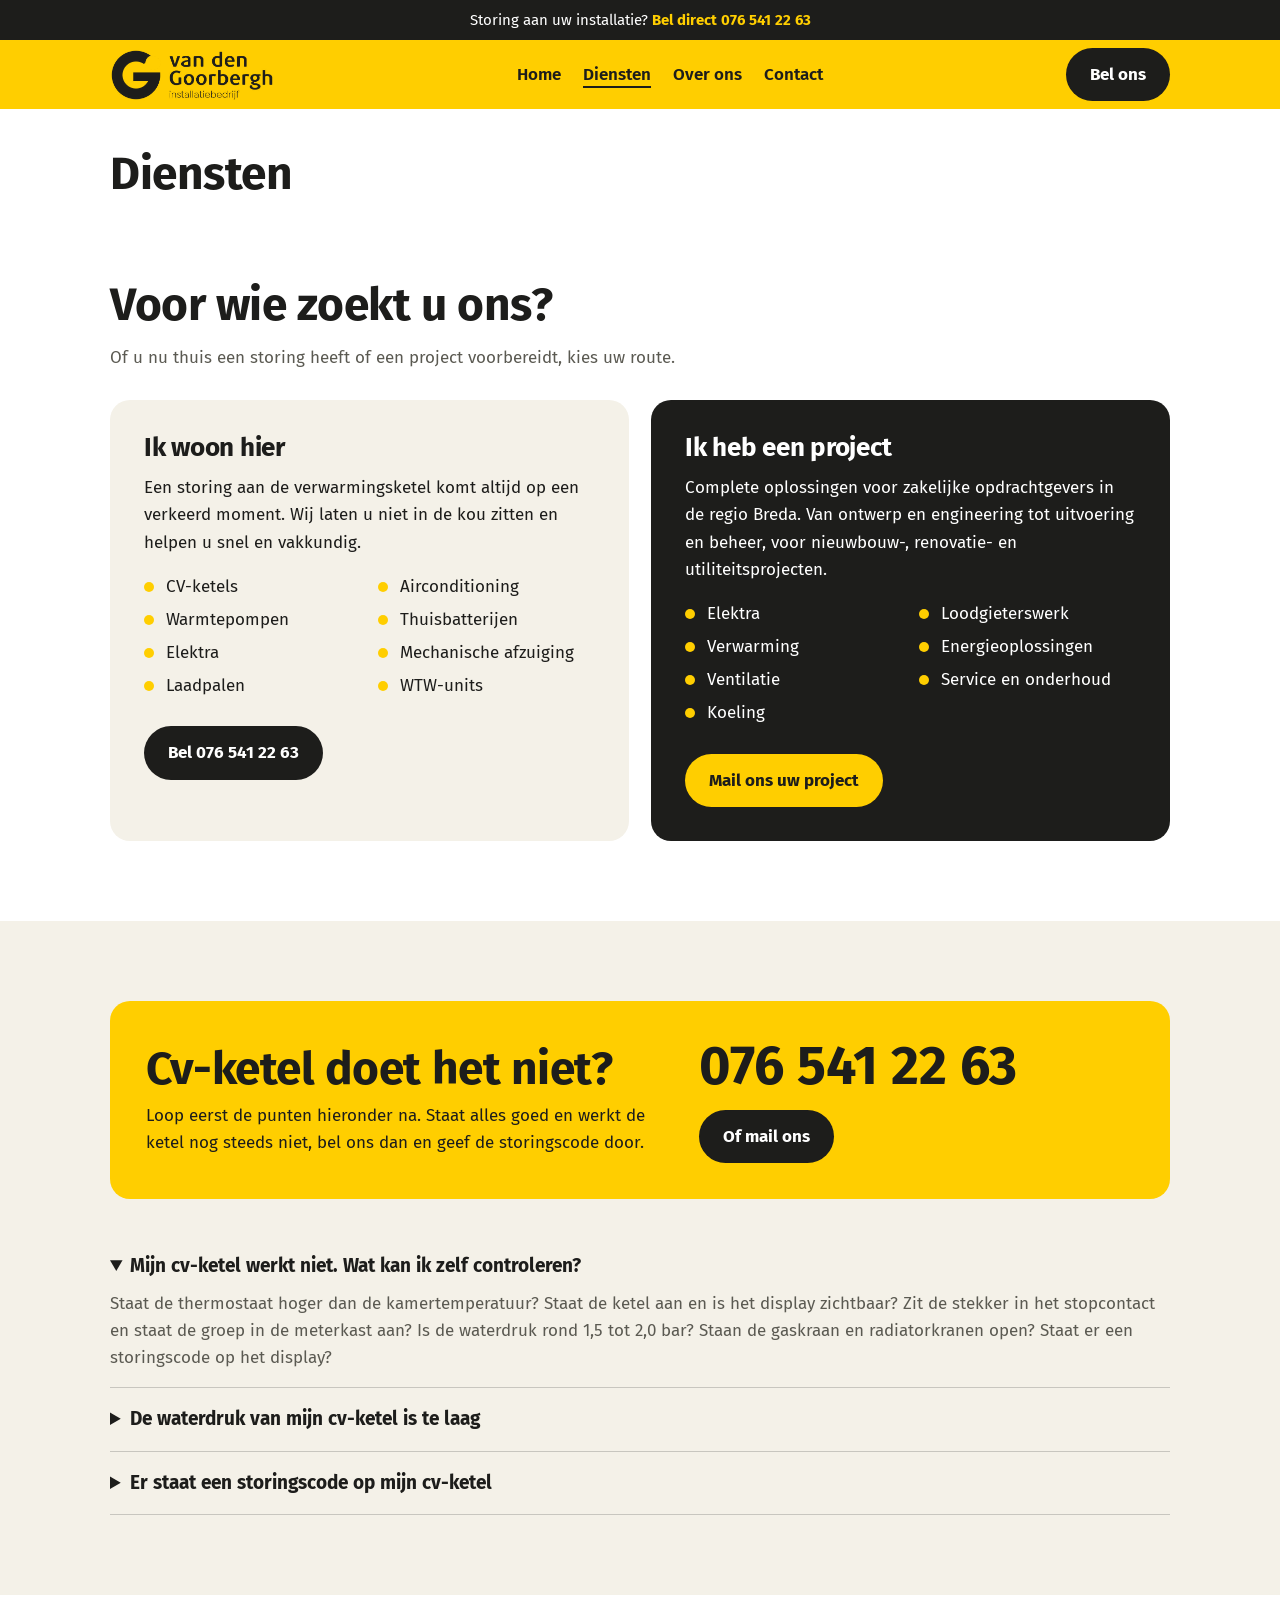
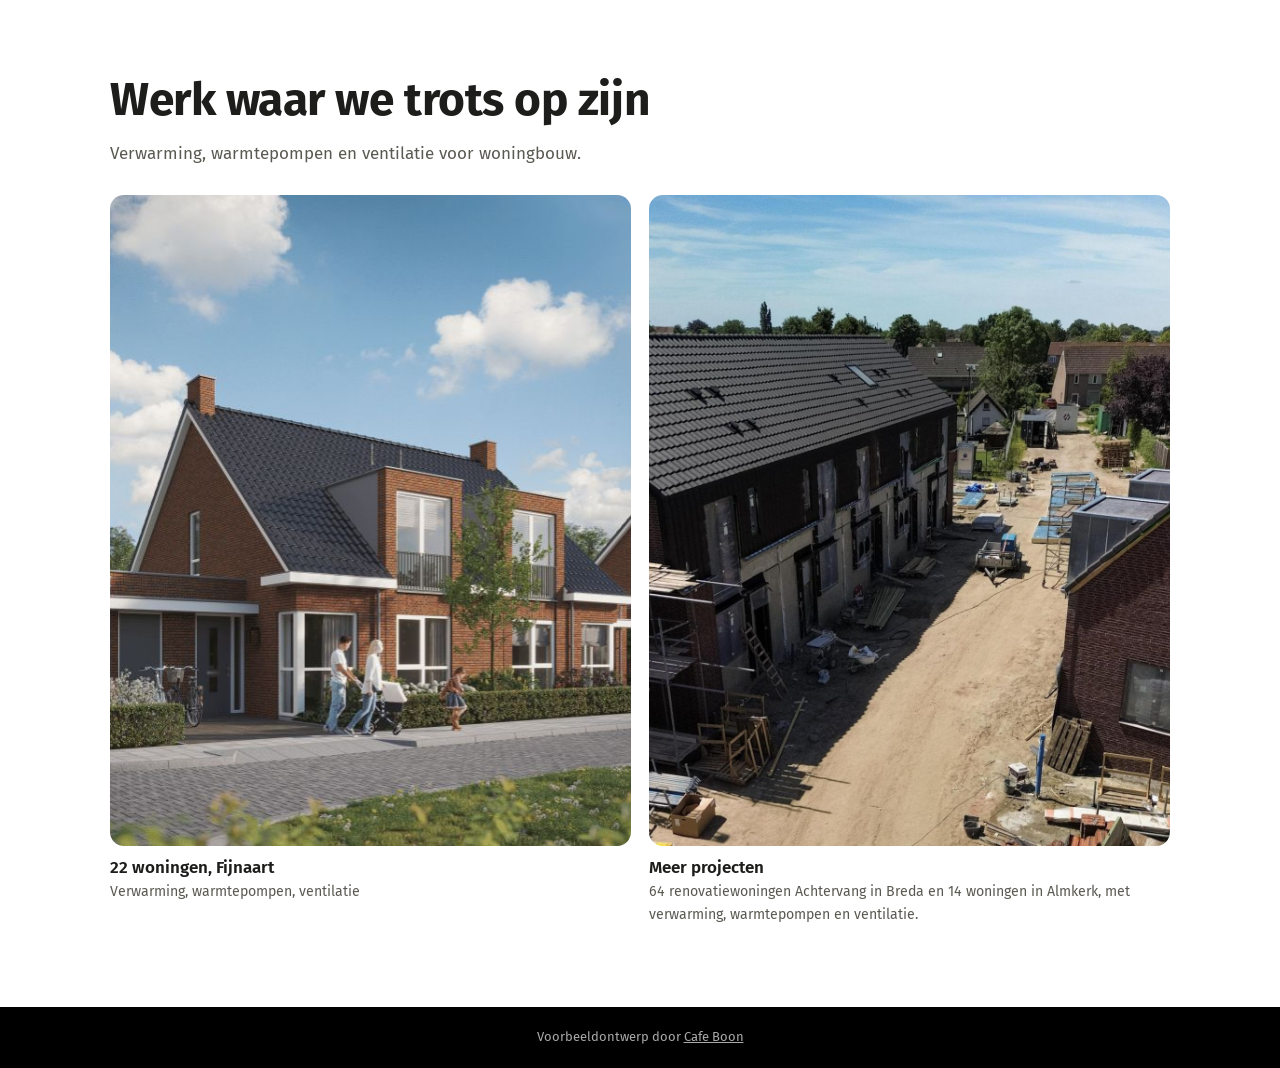
==== aanbod.html @ 20b65d35 "Website opgedeeld in meerdere pagina's" ====
<!doctype html>
<html lang="nl">
<head>
<meta charset="utf-8">
<meta name="viewport" content="width=device-width,initial-scale=1">
<title>Diensten | Installatiebedrijf van den Goorbergh</title>
<meta name="description" content="Installatiebedrijf v.d. Goorbergh in Breda. Familiebedrijf sinds 1865 voor verwarming, loodgieterswerk, elektra, ventilatie en energieoplossingen. Storing? Bel 076 541 22 63.">
<meta name="robots" content="noindex">
<meta property="og:title" content="Installatiebedrijf van den Goorbergh, Breda">
<meta property="og:description" content="Familiebedrijf sinds 1865. Verwarming, loodgieterswerk, elektra en energieoplossingen.">
<meta property="og:image" content="https://installatiebedrijfvdgoorbergh.cafeboon.com/images/og.jpg">
<link rel="icon" href="images/favicon.png">
<link rel="preconnect" href="https://fonts.googleapis.com"><link rel="preconnect" href="https://fonts.gstatic.com" crossorigin>
<link href="https://fonts.googleapis.com/css2?family=Fira+Sans:wght@400;600;700&display=swap" rel="stylesheet">
<link rel="stylesheet" href="style.css">
</head>
<body>
<div class="bar">Storing aan uw installatie? <a href="tel:+31765412263">Bel direct 076 541 22 63</a></div>
<div class="top"><div class="in"><a href="index.html"><img alt="van den Goorbergh installatiebedrijf" height="52" src="images/logo.png" width="164"/></a>
<nav><a href="index.html">Home</a><a aria-current="page" href="aanbod.html">Diensten</a><a href="over.html">Over ons</a><a href="contact.html">Contact</a></nav>
<a class="btn" href="tel:+31765412263">Bel ons</a></div></div>
<div aria-label="Pagina's" class="sn-bar" role="navigation"><a class="sn-link" href="index.html">Home</a><a aria-current="page" class="sn-link" href="aanbod.html">Diensten</a><a class="sn-link" href="over.html">Over ons</a><a class="sn-link" href="contact.html">Contact</a></div>
<div class="sn-head"><h1>Diensten</h1></div>
<section id="particulier"><div class="wrap">
<h2>Voor wie zoekt u ons?</h2>
<p style="max-width:620px;color:var(--mut)">Of u nu thuis een storing heeft of een project voorbereidt, kies uw route.</p>
<div class="two">
<div class="card" id="particulier-kaart">
<h3>Ik woon hier</h3>
<p>Een storing aan de verwarmingsketel komt altijd op een verkeerd moment. Wij laten u niet in de kou zitten en helpen u snel en vakkundig.</p>
<ul><li>CV-ketels</li><li>Warmtepompen</li><li>Elektra</li><li>Laadpalen</li><li>Airconditioning</li><li>Thuisbatterijen</li><li>Mechanische afzuiging</li><li>WTW-units</li></ul>
<a class="btn" href="tel:+31765412263">Bel 076 541 22 63</a>
</div>
<div class="card k" id="zakelijk">
<h3>Ik heb een project</h3>
<p>Complete oplossingen voor zakelijke opdrachtgevers in de regio Breda. Van ontwerp en engineering tot uitvoering en beheer, voor nieuwbouw-, renovatie- en utiliteitsprojecten.</p>
<ul><li>Elektra</li><li>Verwarming</li><li>Ventilatie</li><li>Koeling</li><li>Loodgieterswerk</li><li>Energieoplossingen</li><li>Service en onderhoud</li></ul>
<a class="btn y" href="mailto:info@installatiebedrijfvdgoorbergh.nl">Mail ons uw project</a>
</div>
</div></div></section>
<section id="storing" style="background:var(--g)"><div class="wrap">
<div class="alarm">
<div><h2>Cv-ketel doet het niet?</h2><p>Loop eerst de punten hieronder na. Staat alles goed en werkt de ketel nog steeds niet, bel ons dan en geef de storingscode door.</p></div>
<div><a class="tel" href="tel:+31765412263">076 541 22 63</a><a class="btn" href="mailto:info@installatiebedrijfvdgoorbergh.nl" style="margin-top:14px">Of mail ons</a></div>
</div>
<div class="faq" style="margin-top:36px">
<details open=""><summary>Mijn cv-ketel werkt niet. Wat kan ik zelf controleren?</summary><p>Staat de thermostaat hoger dan de kamertemperatuur? Staat de ketel aan en is het display zichtbaar? Zit de stekker in het stopcontact en staat de groep in de meterkast aan? Is de waterdruk rond 1,5 tot 2,0 bar? Staan de gaskraan en radiatorkranen open? Staat er een storingscode op het display?</p></details>
<details><summary>De waterdruk van mijn cv-ketel is te laag</summary><p>Is de druk lager dan ongeveer 1,5 bar? Vul de installatie dan bij tot circa 1,5 tot 2,0 bar, bij voorkeur als de installatie koud is. Daalt de druk snel opnieuw, meld dit dan bij ons. Er kan sprake zijn van een lekkage of een probleem met bijvoorbeeld het expansievat.</p></details>
<details><summary>Er staat een storingscode op mijn cv-ketel</summary><p>Noteer of fotografeer de code en reset de ketel één keer. Komt dezelfde storing terug, blijf dan niet resetten maar meld de storing bij ons en geef de code door.</p></details>
</div>
</div></section>
<section id="projecten"><div class="wrap">
<h2>Werk waar we trots op zijn</h2>
<p style="max-width:620px;color:var(--mut)">Verwarming, warmtepompen en ventilatie voor woningbouw.</p>
<div class="proj">
<figure><img alt="22 woningen in Fijnaart" loading="lazy" src="images/fijnaart.jpg"/><figcaption>22 woningen, Fijnaart<small>Verwarming, warmtepompen, ventilatie</small></figcaption></figure>
<figure><img alt="Woningbouwproject in uitvoering" loading="lazy" src="images/drone.jpg"/><figcaption>Meer projecten<small>64 renovatiewoningen Achtervang in Breda en 14 woningen in Almkerk, met verwarming, warmtepompen en ventilatie.</small></figcaption></figure>
</div>
</div></section>
<footer>Voorbeeldontwerp door <a href="https://cafeboon.com">Cafe Boon</a></footer>
</body></html>
---- style.css ----
:root{--y:#ffce00;--k:#1d1d1b;--g:#f4f1e8;--mut:#5b5a52}
*{box-sizing:border-box;margin:0}
html{scroll-behavior:smooth}
body{background:#fff;color:var(--k);font:17px/1.6 'Fira Sans',system-ui,sans-serif}
img{display:block;max-width:100%}a{color:inherit}
h1,h2,h3{font-weight:700;line-height:1.1;letter-spacing:-.01em}
.bar{background:var(--k);color:#fff;font-size:15px;text-align:center;padding:8px 14px}
.bar a{color:var(--y);font-weight:700;text-decoration:none}
.top{background:var(--y);position:sticky;top:0;z-index:10}
.top .in{max-width:1100px;margin:auto;padding:8px 20px;display:flex;align-items:center;justify-content:space-between;gap:14px}
.top img{height:52px;width:auto}
.top nav{display:flex;gap:22px;font-weight:600}.top nav a{text-decoration:none}
.btn{display:inline-block;background:var(--k);color:#fff;font-weight:700;text-decoration:none;padding:13px 24px;border-radius:999px}
.btn.y{background:var(--y);color:var(--k)}.btn.o{background:none;border:2px solid var(--k);color:var(--k)}
.hero{background:var(--y)}
.hero .in{max-width:1100px;margin:auto;padding:56px 20px 0;display:grid;grid-template-columns:1.1fr 1fr;gap:40px;align-items:end}
.hero h1{font-size:clamp(38px,6.4vw,72px);margin-bottom:18px}
.hero p{max-width:500px;font-size:19px;margin-bottom:26px}
.hero .row{display:flex;gap:12px;flex-wrap:wrap;margin-bottom:56px}
.hero img{width:100%;max-height:480px;object-fit:cover;object-position:center 20%;border-radius:20px 20px 0 0}
.wrap{max-width:1100px;margin:auto;padding:0 20px}
section{padding:80px 0}
h2{font-size:clamp(30px,4.6vw,46px);margin-bottom:14px}
.two{display:grid;grid-template-columns:1fr 1fr;gap:22px;margin-top:28px}
.card{border-radius:20px;padding:34px;background:var(--g)}
.card.k{background:var(--k);color:#fff}
.card h3{font-size:26px;margin-bottom:12px}
.card ul{list-style:none;padding:0;margin:14px 0 24px;columns:2}
.card li{padding:3px 0 3px 22px;position:relative;break-inside:avoid}
.card li:before{content:"";position:absolute;left:0;top:.7em;width:10px;height:10px;border-radius:50%;background:var(--y)}
.alarm{background:var(--y);border-radius:20px;padding:36px;display:grid;grid-template-columns:1.2fr 1fr;gap:30px;align-items:center}
.alarm h2{margin:0 0 8px}
.alarm .tel{font-size:clamp(34px,6vw,54px);font-weight:700;text-decoration:none;display:block;line-height:1.1}
.faq details{border-bottom:1px solid #1d1d1b33;padding:16px 0}
.faq summary{font-weight:700;font-size:19px;cursor:pointer}
.faq p{margin-top:8px;color:var(--mut)}
.proj{display:grid;grid-template-columns:1fr 1fr;gap:18px;margin-top:28px}
.proj img{width:100%;aspect-ratio:4/5;object-fit:cover;border-radius:14px}
.proj figcaption{padding-top:8px;font-weight:600}
.proj small{display:block;color:var(--mut);font-weight:400}
.about{display:grid;grid-template-columns:1fr 1fr;gap:50px;align-items:center}
.about img{border-radius:20px;aspect-ratio:1;object-fit:cover;width:100%}
.stat{display:flex;gap:30px;margin-top:20px;flex-wrap:wrap}.stat b{display:block;font-size:44px;line-height:1}
.contact{background:var(--k);color:#fff}
.contact .g{display:grid;grid-template-columns:1fr 1fr;gap:50px}
.contact a{color:var(--y)}
footer{background:#000;color:#aaa;text-align:center;font-size:13px;padding:20px}footer a{color:#aaa}
@media(max-width:820px){.hero .in,.two,.alarm,.about,.contact .g{grid-template-columns:1fr}.hero img{max-height:260px}.proj{grid-template-columns:1fr 1fr}.top nav{display:none}section{padding:54px 0}.card ul{columns:1}.hero .row{margin-bottom:32px}}
/* sitenav:start */
.sn-bar{display:none;gap:6px;overflow-x:auto;white-space:nowrap;-webkit-overflow-scrolling:touch;padding:8px 12px;background:inherit;color:inherit;font:inherit;line-height:1.2;border-bottom:1px solid rgba(128,128,128,.35);box-sizing:border-box;max-width:100%}
.sn-bar a.sn-link{flex:0 0 auto;padding:9px 15px;border-radius:999px;color:inherit;text-decoration:none;font-size:15px;font-weight:600;letter-spacing:0;text-transform:none;margin:0}
.sn-bar a.sn-link[aria-current="page"]{background:rgba(128,128,128,.2);box-shadow:inset 0 -2px 0 currentColor}
@media(max-width:820px){.sn-bar{display:flex}}
nav a[aria-current="page"]:not(.cta):not(.btn):not(.call){text-decoration:underline;text-underline-offset:6px;text-decoration-thickness:2px}
.sn-head{max-width:1100px;margin:0 auto;padding:40px 20px 0;box-sizing:border-box}
.sn-head h1{margin:0;color:inherit;font-size:clamp(30px,5vw,46px);line-height:1.1}
.sn-cards{max-width:1100px;margin:0 auto;padding:40px 20px;display:grid;grid-template-columns:repeat(auto-fit,minmax(230px,1fr));gap:16px;box-sizing:border-box}
.sn-card{display:block;padding:20px 22px;border:1px solid rgba(128,128,128,.45);border-radius:10px;background:rgba(128,128,128,.07);color:inherit;text-decoration:none;min-width:0}
.sn-card strong{display:block;font-size:1.25em;margin:0 0 6px;color:inherit}
.sn-card span{display:block;opacity:.8;font-size:.95em;line-height:1.4}
.sn-card:hover,.sn-card:focus-visible{border-color:currentColor}
/* sitenav:end */
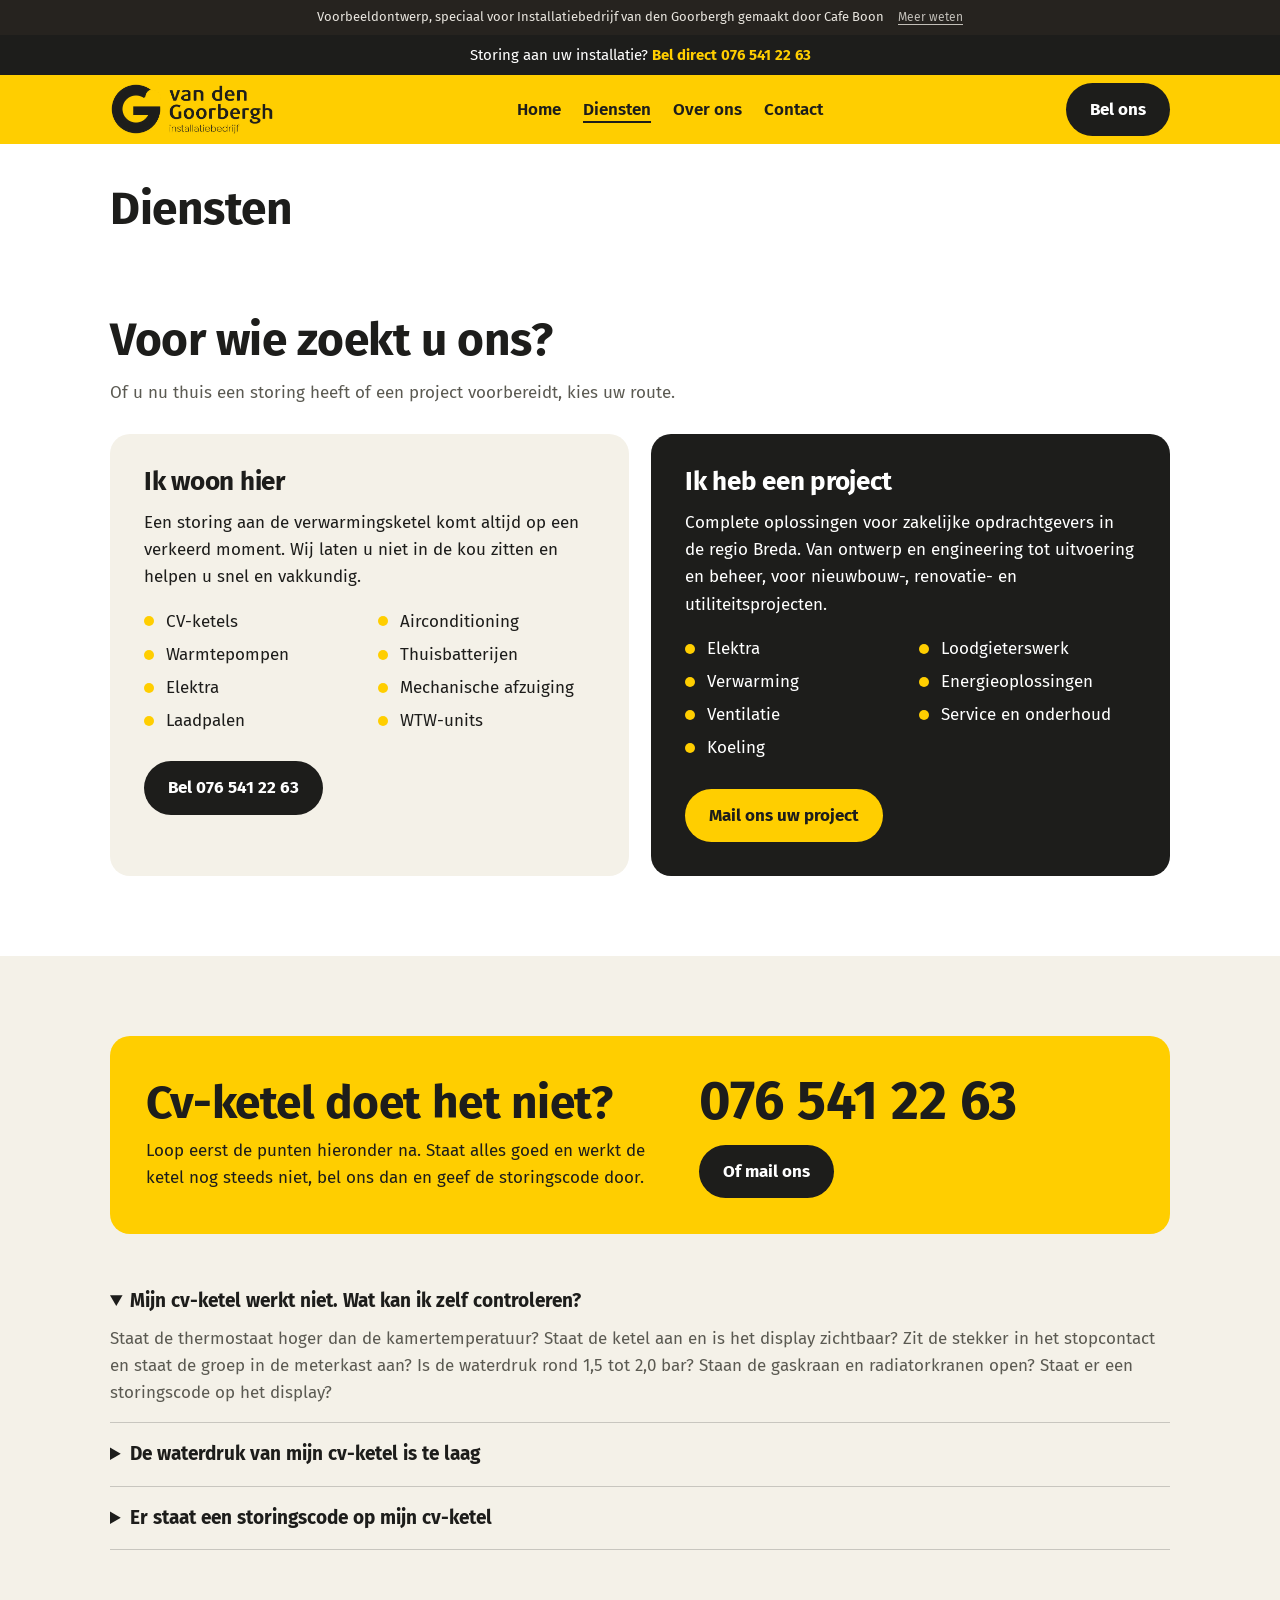
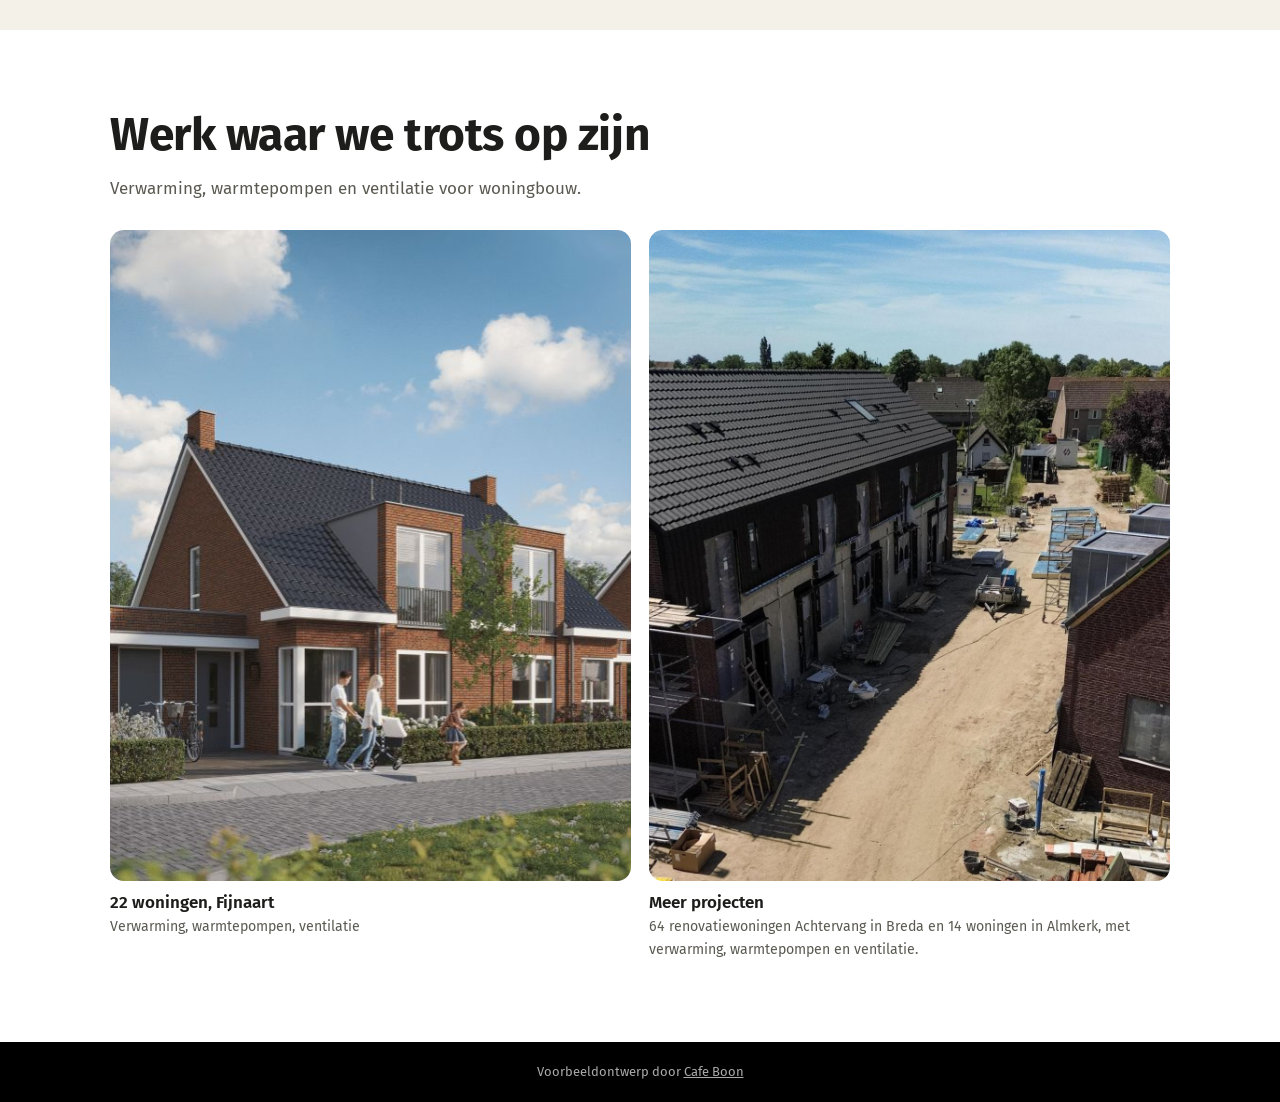
==== commit 3e484444: "Werkende formulieren voor afspraken en aanvragen" ====
--- a/aanbod.html
+++ b/aanbod.html
@@ -15,6 +15,7 @@
 <link rel="stylesheet" href="style.css">
 </head>
 <body>
+<div class="vb-banner" role="note"><span>Voorbeeldontwerp, speciaal voor Installatiebedrijf van den Goorbergh gemaakt door Cafe Boon</span><a href="https://cafeboon.com">Meer weten</a></div>
 <div class="bar">Storing aan uw installatie? <a href="tel:+31765412263">Bel direct 076 541 22 63</a></div>
 <div class="top"><div class="in"><a href="index.html"><img alt="van den Goorbergh installatiebedrijf" height="52" src="images/logo.png" width="164"/></a>
 <nav><a href="index.html">Home</a><a aria-current="page" href="aanbod.html">Diensten</a><a href="over.html">Over ons</a><a href="contact.html">Contact</a></nav>
@@ -35,13 +36,13 @@
 <h3>Ik heb een project</h3>
 <p>Complete oplossingen voor zakelijke opdrachtgevers in de regio Breda. Van ontwerp en engineering tot uitvoering en beheer, voor nieuwbouw-, renovatie- en utiliteitsprojecten.</p>
 <ul><li>Elektra</li><li>Verwarming</li><li>Ventilatie</li><li>Koeling</li><li>Loodgieterswerk</li><li>Energieoplossingen</li><li>Service en onderhoud</li></ul>
-<a class="btn y" href="mailto:info@installatiebedrijfvdgoorbergh.nl">Mail ons uw project</a>
+<a class="btn y" href="aanvraag.html">Mail ons uw project</a>
 </div>
 </div></div></section>
 <section id="storing" style="background:var(--g)"><div class="wrap">
 <div class="alarm">
 <div><h2>Cv-ketel doet het niet?</h2><p>Loop eerst de punten hieronder na. Staat alles goed en werkt de ketel nog steeds niet, bel ons dan en geef de storingscode door.</p></div>
-<div><a class="tel" href="tel:+31765412263">076 541 22 63</a><a class="btn" href="mailto:info@installatiebedrijfvdgoorbergh.nl" style="margin-top:14px">Of mail ons</a></div>
+<div><a class="tel" href="tel:+31765412263">076 541 22 63</a><a class="btn" href="aanvraag.html" style="margin-top:14px">Of mail ons</a></div>
 </div>
 <div class="faq" style="margin-top:36px">
 <details open=""><summary>Mijn cv-ketel werkt niet. Wat kan ik zelf controleren?</summary><p>Staat de thermostaat hoger dan de kamertemperatuur? Staat de ketel aan en is het display zichtbaar? Zit de stekker in het stopcontact en staat de groep in de meterkast aan? Is de waterdruk rond 1,5 tot 2,0 bar? Staan de gaskraan en radiatorkranen open? Staat er een storingscode op het display?</p></details>
--- a/style.css
+++ b/style.css
@@ -60,3 +60,31 @@
 .sn-card span{display:block;opacity:.8;font-size:.95em;line-height:1.4}
 .sn-card:hover,.sn-card:focus-visible{border-color:currentColor}
 /* sitenav:end */
+/* voorbeeld-formulier:start */
+@layer sn{.sn-form button.btn{border:0;font:inherit;cursor:pointer;line-height:1.2}}
+.sn-formsec{padding:36px 0 72px}
+.sn-formwrap{max-width:1100px;margin:0 auto;padding:0 20px;box-sizing:border-box}
+.sn-formwrap>h2{margin:0 0 12px}
+.sn-formwrap>.sn-lead,.sn-formwrap>.sn-form,.sn-formwrap>.sn-done{max-width:720px}
+.sn-formwrap .sn-lead{margin:0 0 24px;opacity:.85}
+.sn-form{display:grid;grid-template-columns:1fr 1fr;gap:16px}
+.sn-field{display:flex;flex-direction:column;gap:6px;min-width:0;text-align:left}
+.sn-field.full{grid-column:1/-1}
+.sn-field label{font-size:14px;font-weight:600}
+.sn-field input,.sn-field select,.sn-field textarea{font:inherit;font-size:16px;line-height:1.4;color:inherit;background:rgba(128,128,128,.12);border:1px solid rgba(128,128,128,.55);border-radius:8px;padding:11px 12px;width:100%;box-sizing:border-box;min-width:0;max-width:100%;-webkit-appearance:none;appearance:none}
+.sn-field select{background-image:linear-gradient(45deg,transparent 50%,currentColor 50%),linear-gradient(135deg,currentColor 50%,transparent 50%);background-position:calc(100% - 20px) 50%,calc(100% - 15px) 50%;background-size:5px 5px;background-repeat:no-repeat;padding-right:38px}
+.sn-field select option{color:#111;background:#fff}
+.sn-field textarea{resize:vertical}
+.sn-field input:focus,.sn-field select:focus,.sn-field textarea:focus{outline:2px solid currentColor;outline-offset:1px}
+.sn-done{padding:28px;border:1px solid rgba(128,128,128,.55);border-radius:12px;background:rgba(128,128,128,.1)}
+.sn-done h2{margin:0 0 10px}
+.sn-done p{margin:0}
+.sn-done a{text-decoration:underline;text-underline-offset:3px;font-weight:600}
+.sn-formlink{padding:0 0 56px}
+@media(max-width:640px){.sn-form{grid-template-columns:1fr}.sn-formsec{padding:24px 0 56px}}
+/* voorbeeld-formulier:end */
+/* voorbeeldbanner:start */
+.vb-banner{display:flex;flex-wrap:wrap;justify-content:center;align-items:baseline;gap:2px 14px;padding:8px 16px;background:#26231f;color:#e9e6df;font-size:13px;line-height:1.45;letter-spacing:0;text-transform:none;font-weight:400;text-align:center;position:relative;z-index:1000}
+.vb-banner a{color:inherit;opacity:.8;text-decoration:underline;text-underline-offset:3px;font-size:12px;font-weight:400;white-space:nowrap;letter-spacing:0;text-transform:none}
+.vb-banner a:hover{opacity:1}
+/* voorbeeldbanner:end */
